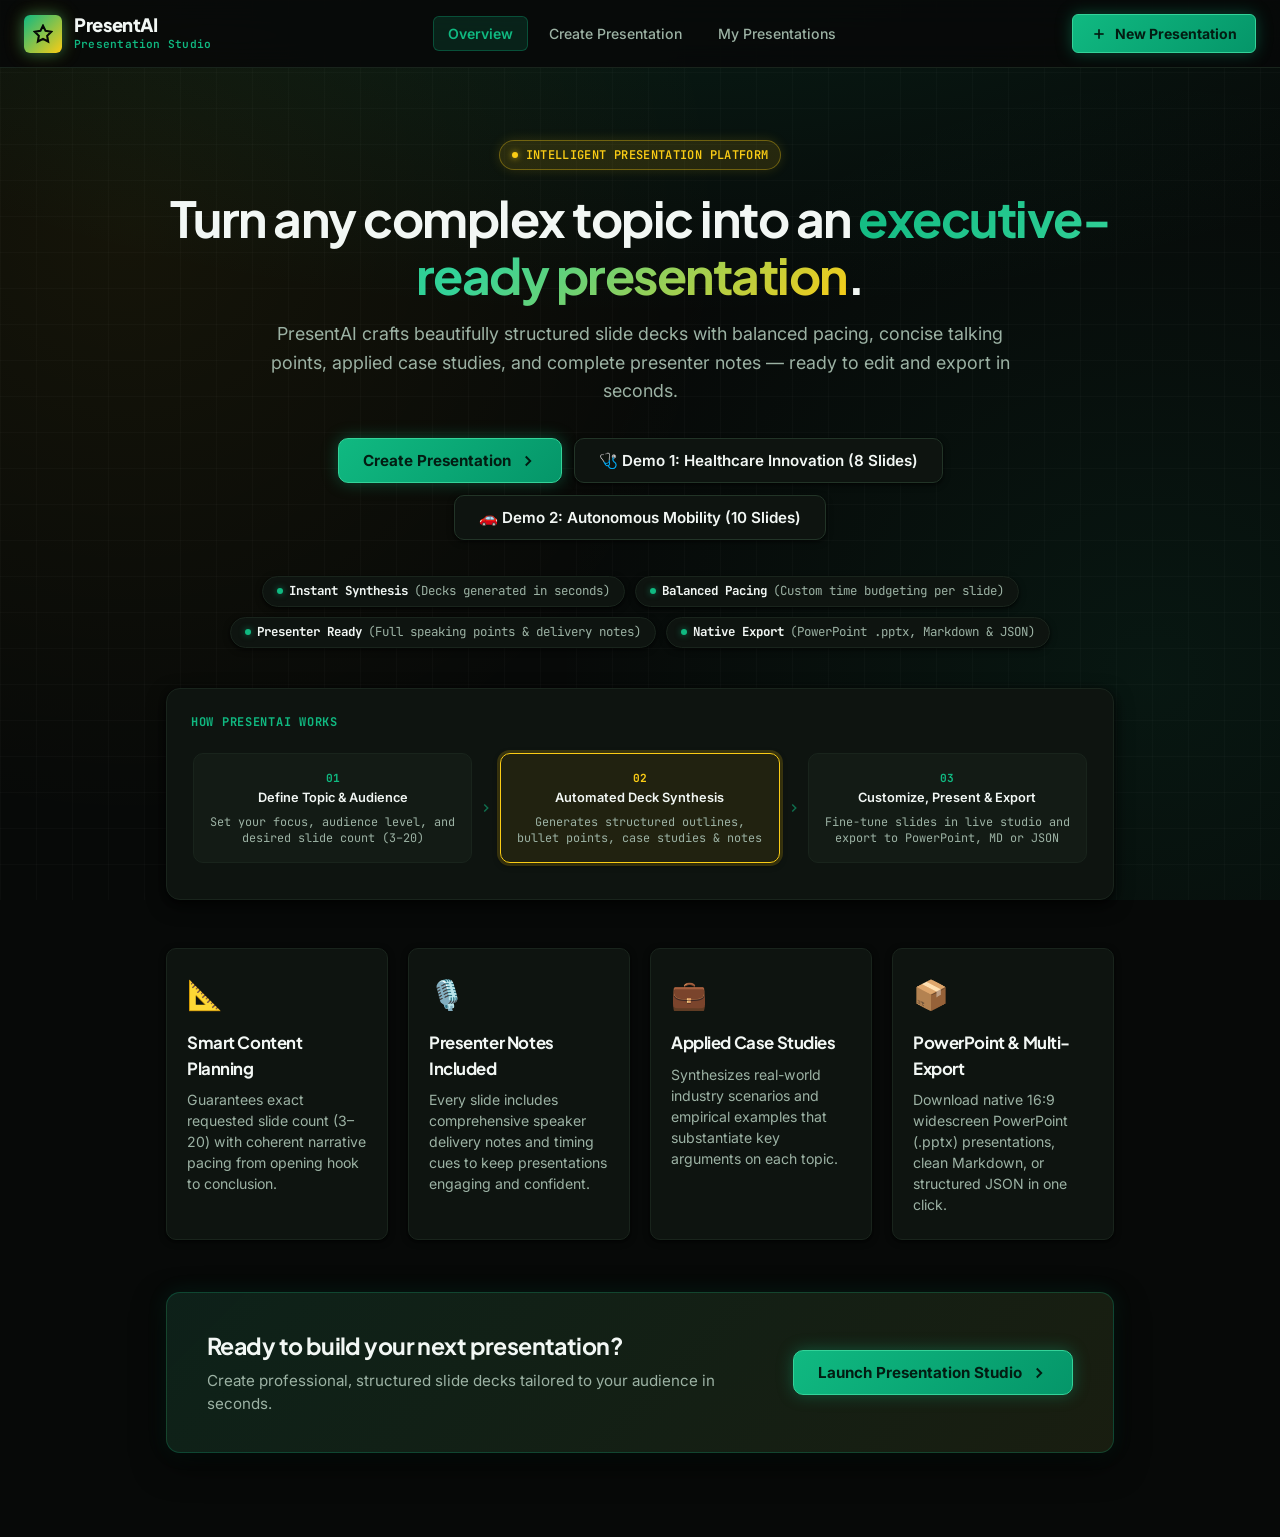
==== index.html @ 4815f757 "feat: 100% standalone frontend presentation generator with in-browser PPTX export" ====
<!DOCTYPE html>
<html lang="en">
<head>
  <meta charset="UTF-8">
  <meta name="viewport" content="width=device-width, initial-scale=1.0">
  <title>PresentAI | Intelligent Presentation Studio</title>
  <link rel="preconnect" href="https://fonts.googleapis.com">
  <link rel="preconnect" href="https://fonts.gstatic.com" crossorigin>
  <link href="https://fonts.googleapis.com/css2?family=Inter:wght@300;400;500;600;700&family=JetBrains+Mono:wght@400;500;600&family=Plus+Jakarta+Sans:wght@500;600;700;800&display=swap" rel="stylesheet">
  <link rel="icon" type="image/svg+xml" href="data:image/svg+xml,%3Csvg xmlns='http://www.w3.org/2000/svg' viewBox='0 0 24 24' fill='%2310b981'%3E%3Cpolygon points='12 2 15.09 8.26 22 9.27 17 14.14 18.18 21.02 12 17.77 5.82 21.02 7 14.14 2 9.27 8.91 8.26 12 2'/%3E%3C/svg%3E">
  <link rel="stylesheet" href="style.css">
</head>
<body>

  <!-- Top Navigation Bar -->
  <header class="navbar">
    <div class="nav-container">
      <div class="brand" onclick="navigateTo('landing')">
        <div class="brand-icon">
          <svg width="20" height="20" viewBox="0 0 24 24" fill="none" stroke="currentColor" stroke-width="2.5"><polygon points="12 2 15.09 8.26 22 9.27 17 14.14 18.18 21.02 12 17.77 5.82 21.02 7 14.14 2 9.27 8.91 8.26 12 2"></polygon></svg>
        </div>
        <div class="brand-text">
          <span class="brand-title">PresentAI</span>
          <span class="brand-sub">Presentation Studio</span>
        </div>
      </div>

      <nav class="nav-links">
        <button class="nav-btn active" id="nav-btn-landing" onclick="navigateTo('landing')">Overview</button>
        <button class="nav-btn" id="nav-btn-create" onclick="navigateTo('create')">Create Presentation</button>
        <button class="nav-btn" id="nav-btn-history" onclick="navigateTo('history')">My Presentations</button>
      </nav>

      <div class="nav-actions">
        <button class="btn btn-primary" onclick="navigateTo('create')">
          <svg width="16" height="16" viewBox="0 0 24 24" fill="none" stroke="currentColor" stroke-width="2.5"><line x1="12" y1="5" x2="12" y2="19"></line><line x1="5" y1="12" x2="19" y2="12"></line></svg>
          New Presentation
        </button>
      </div>
    </div>
  </header>

  <!-- Main Application Container -->
  <main class="main-content">

    <!-- ==================== SCREEN 1: LANDING PAGE ==================== -->
    <section id="screen-landing" class="screen-view active">
      <div class="hero-section">
        <div class="badge-pill">
          <span class="badge-dot"></span>
          INTELLIGENT PRESENTATION PLATFORM
        </div>
        <h1 class="hero-headline">
          Turn any complex topic into an <span class="gradient-text">executive-ready presentation</span>.
        </h1>
        <p class="hero-description">
          PresentAI crafts beautifully structured slide decks with balanced pacing, concise talking points, applied case studies, and complete presenter notes — ready to edit and export in seconds.
        </p>

        <div class="hero-actions">
          <button class="btn btn-primary btn-lg" onclick="navigateTo('create')">
            Create Presentation
            <svg width="18" height="18" viewBox="0 0 24 24" fill="none" stroke="currentColor" stroke-width="2.5"><polyline points="9 18 15 12 9 6"></polyline></svg>
          </button>
          <button class="btn btn-secondary btn-lg" onclick="loadDemoPresentation('healthcare')">
            🩺 Demo 1: Healthcare Innovation (8 Slides)
          </button>
          <button class="btn btn-secondary btn-lg" onclick="loadDemoPresentation('autonomous_driving')">
            🚗 Demo 2: Autonomous Mobility (10 Slides)
          </button>
        </div>

        <!-- Value Highlights Strip -->
        <div class="tech-badges-row">
          <div class="tech-badge">
            <span class="tech-badge-dot"></span>
            <strong>Instant Synthesis</strong> (Decks generated in seconds)
          </div>
          <div class="tech-badge">
            <span class="tech-badge-dot"></span>
            <strong>Balanced Pacing</strong> (Custom time budgeting per slide)
          </div>
          <div class="tech-badge">
            <span class="tech-badge-dot"></span>
            <strong>Presenter Ready</strong> (Full speaking points & delivery notes)
          </div>
          <div class="tech-badge">
            <span class="tech-badge-dot"></span>
            <strong>Native Export</strong> (PowerPoint .pptx, Markdown & JSON)
          </div>
        </div>

        <!-- How PresentAI Works Workflow Card -->
        <div class="pipeline-card">
          <div class="pipeline-title">HOW PRESENTAI WORKS</div>
          <div class="pipeline-flow product-flow">
            <div class="flow-step">
              <div class="step-num">01</div>
              <div class="step-name">Define Topic & Audience</div>
              <div class="step-sub">Set your focus, audience level, and desired slide count (3–20)</div>
            </div>
            <div class="flow-arrow" aria-hidden="true">
              <svg width="14" height="14" viewBox="0 0 24 24" fill="none" stroke="currentColor" stroke-width="2.5"><polyline points="9 18 15 12 9 6"></polyline></svg>
            </div>
            <div class="flow-step highlight">
              <div class="step-num">02</div>
              <div class="step-name">Automated Deck Synthesis</div>
              <div class="step-sub">Generates structured outlines, bullet points, case studies & notes</div>
            </div>
            <div class="flow-arrow" aria-hidden="true">
              <svg width="14" height="14" viewBox="0 0 24 24" fill="none" stroke="currentColor" stroke-width="2.5"><polyline points="9 18 15 12 9 6"></polyline></svg>
            </div>
            <div class="flow-step">
              <div class="step-num">03</div>
              <div class="step-name">Customize, Present & Export</div>
              <div class="step-sub">Fine-tune slides in live studio and export to PowerPoint, MD or JSON</div>
            </div>
          </div>
        </div>

        <!-- Feature Cards Grid -->
        <div class="features-grid">
          <div class="feature-card">
            <div class="feature-icon">📐</div>
            <h3>Smart Content Planning</h3>
            <p>Guarantees exact requested slide count (3–20) with coherent narrative pacing from opening hook to conclusion.</p>
          </div>
          <div class="feature-card">
            <div class="feature-icon">🎙️</div>
            <h3>Presenter Notes Included</h3>
            <p>Every slide includes comprehensive speaker delivery notes and timing cues to keep presentations engaging and confident.</p>
          </div>
          <div class="feature-card">
            <div class="feature-icon">💼</div>
            <h3>Applied Case Studies</h3>
            <p>Synthesizes real-world industry scenarios and empirical examples that substantiate key arguments on each topic.</p>
          </div>
          <div class="feature-card">
            <div class="feature-icon">📦</div>
            <h3>PowerPoint & Multi-Export</h3>
            <p>Download native 16:9 widescreen PowerPoint (.pptx) presentations, clean Markdown, or structured JSON in one click.</p>
          </div>
        </div>

        <!-- Bottom Call to Action Banner -->
        <div class="cta-banner-card">
          <div class="cta-banner-content">
            <h3>Ready to build your next presentation?</h3>
            <p>Create professional, structured slide decks tailored to your audience in seconds.</p>
          </div>
          <button class="btn btn-primary btn-lg" onclick="navigateTo('create')">
            Launch Presentation Studio
            <svg width="18" height="18" viewBox="0 0 24 24" fill="none" stroke="currentColor" stroke-width="2.5"><polyline points="9 18 15 12 9 6"></polyline></svg>
          </button>
        </div>
      </div>
    </section>

    <!-- ==================== SCREEN 2: CREATE PRESENTATION ==================== -->
    <section id="screen-create" class="screen-view">
      <div class="create-layout">
        <!-- LEFT: Presentation Studio Form -->
        <div class="panel">
          <div class="panel-header">
            <h2 class="panel-title">Create Presentation</h2>
            <p class="panel-desc">Define your presentation topic, target audience, and duration parameters.</p>
          </div>

          <!-- Featured Presets Toolbar -->
          <div class="presets-section">
            <div class="presets-label">QUICK START TEMPLATES:</div>
            <div class="presets-btn-group">
              <button type="button" class="preset-btn active" id="preset-btn-healthcare" onclick="applyPreset('healthcare')">
                🩺 Healthcare Innovation (8 Slides)
              </button>
              <button type="button" class="preset-btn" id="preset-btn-autodrive" onclick="applyPreset('autonomous_driving')">
                🚗 Autonomous Mobility (10 Slides)
              </button>
              <button type="button" class="preset-btn" id="preset-btn-energy" onclick="applyPreset('clean_energy')">
                ⚡ Clean Energy Transition (6 Slides)
              </button>
              <button type="button" class="preset-btn" id="preset-btn-cloud" onclick="applyPreset('enterprise_saas')">
                ☁️ Enterprise Cloud Strategy (8 Slides)
              </button>
            </div>
          </div>

          <form id="presentation-form" onsubmit="handleGenerate(event)">
            <!-- Topic Input -->
            <div class="form-group">
              <label for="input-topic">Presentation Topic <span class="required">*</span></label>
              <input type="text" id="input-topic" class="form-control" placeholder="e.g. Artificial Intelligence in Healthcare" required value="Artificial Intelligence in Healthcare" oninput="updateLivePreview()">
            </div>

            <!-- Objective Input -->
            <div class="form-group">
              <label for="input-objective">Presentation Objective <span class="required">*</span></label>
              <textarea id="input-objective" class="form-control" rows="2" placeholder="What should your audience understand?" required oninput="updateLivePreview()">Explain how AI is transforming healthcare diagnosis and patient care</textarea>
            </div>

            <!-- Two Column Controls -->
            <div class="form-row">
              <div class="form-group col-half">
                <label for="select-audience">Target Audience</label>
                <select id="select-audience" class="form-control" onchange="updateLivePreview()">
                  <option value="Corporate Executives">Corporate Executives</option>
                  <option value="Industry Professionals" selected>Industry Professionals</option>
                  <option value="College Students">College Students</option>
                  <option value="Technical Teams">Technical Teams</option>
                  <option value="General Audience">General Audience</option>
                </select>
              </div>

              <div class="form-group col-half">
                <label for="select-type">Presentation Format</label>
                <select id="select-type" class="form-control" onchange="updateLivePreview()">
                  <option value="Executive Briefing" selected>Executive Briefing</option>
                  <option value="Product Pitch">Product Pitch</option>
                  <option value="Technical Seminar">Technical Seminar</option>
                  <option value="Workshop">Workshop</option>
                  <option value="Case Study">Case Study</option>
                  <option value="Corporate Briefing">Corporate Briefing</option>
                </select>
              </div>
            </div>

            <!-- Content Depth Segmented Radio -->
            <div class="form-group">
              <label>Content Depth</label>
              <div class="segmented-control">
                <input type="radio" id="diff-beginner" name="difficulty" value="Beginner" onchange="updateLivePreview()">
                <label for="diff-beginner">Overview</label>

                <input type="radio" id="diff-intermediate" name="difficulty" value="Intermediate" checked onchange="updateLivePreview()">
                <label for="diff-intermediate">Intermediate</label>

                <input type="radio" id="diff-advanced" name="difficulty" value="Advanced" onchange="updateLivePreview()">
                <label for="diff-advanced">In-Depth</label>
              </div>
            </div>

            <!-- Sliders: Slides and Duration -->
            <div class="form-row sliders-row">
              <div class="form-group col-half">
                <div class="slider-header">
                  <label for="range-slides">Slide Count (3–20)</label>
                  <span class="range-badge" id="val-slides">8 slides</span>
                </div>
                <input type="range" id="range-slides" min="3" max="20" value="8" class="range-slider" oninput="document.getElementById('val-slides').innerText = this.value + ' slides'; updateLivePreview()">
              </div>

              <div class="form-group col-half">
                <div class="slider-header">
                  <label for="range-duration">Target Duration (3–60 min)</label>
                  <span class="range-badge" id="val-duration">12 mins</span>
                </div>
                <input type="range" id="range-duration" min="3" max="60" value="12" class="range-slider" oninput="document.getElementById('val-duration').innerText = this.value + ' mins'; updateLivePreview()">
              </div>
            </div>

            <!-- Error Banner -->
            <div id="form-error-banner" class="alert-box alert-error" style="display: none;"></div>

            <!-- Submit Button -->
            <div class="form-actions">
              <button type="submit" class="btn btn-primary btn-block btn-lg" id="btn-generate">
                <svg width="18" height="18" viewBox="0 0 24 24" fill="none" stroke="currentColor" stroke-width="2.5"><polygon points="13 2 3 14 12 14 11 22 21 10 12 10 13 2"></polygon></svg>
                Generate Presentation
              </button>
            </div>
          </form>
        </div>

        <!-- RIGHT: Live Summary & Deck Specifications Panel -->
        <div class="panel preview-panel">
          <div class="panel-header">
            <h3 class="panel-title">Deck Specifications</h3>
            <p class="panel-desc">Real-time presentation preview and export specifications.</p>
          </div>

          <div class="preview-box">
            <div class="preview-meta">
              <div class="preview-badge" id="preview-domain-tag">Healthcare / Innovation</div>
              <h3 id="preview-topic-title" class="preview-title">Artificial Intelligence in Healthcare</h3>
              <p id="preview-objective-text" class="preview-desc">Explain how AI is transforming healthcare diagnosis and patient care</p>
            </div>

            <div class="preview-stats-grid">
              <div class="pstat-item">
                <div class="pstat-label">SLIDES</div>
                <div class="pstat-value" id="preview-stat-slides">8</div>
              </div>
              <div class="pstat-item">
                <div class="pstat-label">DURATION</div>
                <div class="pstat-value" id="preview-stat-duration">12 min</div>
              </div>
              <div class="pstat-item">
                <div class="pstat-label">PACE</div>
                <div class="pstat-value" id="preview-stat-pace">1.5 m/slide</div>
              </div>
              <div class="pstat-item">
                <div class="pstat-label">AUDIENCE</div>
                <div class="pstat-value" id="preview-stat-audience">Professionals</div>
              </div>
            </div>

            <div class="system-specs-card">
              <div class="specs-title">PRESENTATION DELIVERABLES</div>
              <div class="spec-row">
                <span>Aspect Ratio:</span>
                <strong>16:9 Widescreen</strong>
              </div>
              <div class="spec-row">
                <span>Delivery Pace:</span>
                <strong>~1.5 min / slide</strong>
              </div>
              <div class="spec-row">
                <span>Slide Content:</span>
                <strong>Titles, 3–5 Bullets, Case Studies</strong>
              </div>
              <div class="spec-row">
                <span>Speaker Support:</span>
                <strong>Contextual Presenter Notes</strong>
              </div>
              <div class="spec-row">
                <span>Export Options:</span>
                <strong>PowerPoint (.pptx), Markdown, JSON</strong>
              </div>
              <div class="spec-row">
                <span>Engine Status:</span>
                <strong id="device-indicator">Ready & Accelerated</strong>
              </div>
            </div>
          </div>
        </div>
      </div>
    </section>

    <!-- ==================== SCREEN 3: GENERATION STATE ==================== -->
    <section id="screen-generating" class="screen-view">
      <div class="generating-container">
        <div class="generating-card">
          <div class="generating-header">
            <div class="spinner-ring"></div>
            <h2>Building your presentation...</h2>
            <p>Structuring slide outlines, executive talking points, and presenter notes.</p>
          </div>

          <!-- Dynamic Status -->
          <div class="dynamic-status-pill">
            <span class="status-pulse"></span>
            <span id="gen-status-text">Generating slide outlines & talking points...</span>
          </div>

          <!-- Progress Stepper -->
          <div class="stepper-list">
            <div class="step-item completed" id="step-1">
              <div class="step-icon">✓</div>
              <div class="step-content">
                <div class="step-label">Specifications validated</div>
                <div class="step-details">Slide count, pacing, and audience profile confirmed</div>
              </div>
            </div>
            <div class="step-item completed" id="step-2">
              <div class="step-icon">✓</div>
              <div class="step-content">
                <div class="step-label">Narrative structuring</div>
                <div class="step-details">Organizing logical presentation flow & section pacing</div>
              </div>
            </div>
            <div class="step-item completed" id="step-3">
              <div class="step-icon">✓</div>
              <div class="step-content">
                <div class="step-label">Topic scoping</div>
                <div class="step-details">Focusing core takeaways and executive themes</div>
              </div>
            </div>
            <div class="step-item completed" id="step-4">
              <div class="step-icon">✓</div>
              <div class="step-content">
                <div class="step-label">Message formulation</div>
                <div class="step-details">Drafting high-impact arguments and slide headlines</div>
              </div>
            </div>
            <div class="step-item active" id="step-5">
              <div class="step-icon">●</div>
              <div class="step-content">
                <div class="step-label">Slide progression planning</div>
                <div class="step-details">Allocating duration budgets across each section</div>
              </div>
            </div>
            <div class="step-item pending" id="step-6">
              <div class="step-icon">○</div>
              <div class="step-content">
                <div class="step-label">Slide synthesis</div>
                <div class="step-details">Generating concise bullets, takeaways & case studies</div>
              </div>
            </div>
            <div class="step-item pending" id="step-7">
              <div class="step-icon">○</div>
              <div class="step-content">
                <div class="step-label">Content refinement</div>
                <div class="step-details">Polishing speaker notes and eliminating repetition</div>
              </div>
            </div>
            <div class="step-item pending" id="step-8">
              <div class="step-icon">○</div>
              <div class="step-content">
                <div class="step-label">Deck ready</div>
                <div class="step-details">Formatting presentation for PowerPoint & multi-format export</div>
              </div>
            </div>
          </div>
        </div>
      </div>
    </section>

    <!-- ==================== SCREEN 4: RESULTS & SLIDE CARDS ==================== -->
    <section id="screen-result" class="screen-view">
      <div class="result-container">
        <!-- Result Header -->
        <div class="result-header">
          <div>
            <span class="badge-pill" id="result-domain-badge">Healthcare</span>
            <h1 class="result-title" id="result-topic-title">Artificial Intelligence in Healthcare</h1>
            <p class="result-subtitle" id="result-objective-sub">Explain how AI is transforming healthcare diagnosis and patient care</p>
          </div>

          <div class="result-top-actions">
            <button class="btn btn-secondary" onclick="openSlideStudio()">
              <svg width="16" height="16" viewBox="0 0 24 24" fill="none" stroke="currentColor" stroke-width="2.5"><rect x="2" y="3" width="20" height="14" rx="2" ry="2"></rect><line x1="8" y1="21" x2="16" y2="21"></line><line x1="12" y1="17" x2="12" y2="21"></line></svg>
              Open Slide Studio
            </button>
            <button class="btn btn-primary" onclick="openExportModal()">
              <svg width="16" height="16" viewBox="0 0 24 24" fill="none" stroke="currentColor" stroke-width="2.5"><path d="M21 15v4a2 2 0 0 1-2 2H5a2 2 0 0 1-2-2v-4"></path><polyline points="7 10 12 15 17 10"></polyline><line x1="12" y1="15" x2="12" y2="3"></line></svg>
              Export Deck
            </button>
            <button class="btn btn-secondary" onclick="navigateTo('create')">
              + New Presentation
            </button>
          </div>
        </div>

        <!-- Metric Ribbon -->
        <div class="stats-ribbon">
          <div class="ribbon-card">
            <div class="ribbon-label">TOTAL SLIDES</div>
            <div class="ribbon-val" id="ribbon-slides-count">8</div>
          </div>
          <div class="ribbon-card">
            <div class="ribbon-label">TOTAL DURATION</div>
            <div class="ribbon-val" id="ribbon-duration">12 min</div>
          </div>
          <div class="ribbon-card">
            <div class="ribbon-label">AVERAGE PACE</div>
            <div class="ribbon-val" id="ribbon-pace">1.5 m/slide</div>
          </div>
          <div class="ribbon-card">
            <div class="ribbon-label">AUDIENCE</div>
            <div class="ribbon-val" id="ribbon-audience">Professionals</div>
          </div>
          <div class="ribbon-card">
            <div class="ribbon-label">CASE STUDIES</div>
            <div class="ribbon-val accent" id="ribbon-cases">8 Included</div>
          </div>
          <div class="ribbon-card">
            <div class="ribbon-label">SPEAKER NOTES</div>
            <div class="ribbon-val success" id="ribbon-notes">Complete</div>
          </div>
        </div>

        <!-- Expandable Slide Outline Cards List -->
        <div class="slides-list" id="slides-cards-container">
          <!-- Dynamically Populated by app.js -->
        </div>
      </div>
    </section>

    <!-- ==================== SCREEN 5: SLIDE DETAIL & CANVAS STUDIO ==================== -->
    <section id="screen-detail" class="screen-view">
      <div class="detail-container">
        <div class="detail-topbar">
          <button class="btn btn-secondary" onclick="navigateTo('result')">
            <svg width="16" height="16" viewBox="0 0 24 24" fill="none" stroke="currentColor" stroke-width="2.5"><polyline points="15 18 9 12 15 6"></polyline></svg>
            Back to Deck Overview
          </button>
          <div class="detail-counter" id="detail-slide-counter">Slide 1 of 8</div>
          <button class="btn btn-primary" onclick="openExportModal()">
            Export Presentation
          </button>
        </div>

        <div class="detail-split-layout">
          <!-- LEFT: Thumbnail Filmstrip Navigator -->
          <div class="detail-nav-pane">
            <div class="nav-pane-title">SLIDES OUTLINE</div>
            <div class="detail-nav-list" id="detail-nav-thumbnails">
              <!-- Dynamically populated by app.js -->
            </div>
          </div>

          <!-- RIGHT: Slide Canvas Preview (16:9 Presentation Stage) -->
          <div class="detail-preview-pane">
            <div class="slide-canvas" id="active-slide-canvas">
              <div class="canvas-header">
                <span class="canvas-badge" id="canvas-slide-num">SLIDE 01</span>
                <span class="canvas-time" id="canvas-slide-time">⏱️ ~1.5 min</span>
              </div>
              <h2 class="canvas-title" id="canvas-slide-title">Introduction to Healthcare AI</h2>
              <p class="canvas-purpose" id="canvas-slide-purpose">Establish the core themes and technological impact</p>

              <div class="canvas-body">
                <div class="canvas-col-title">KEY TAKEAWAYS & BULLET POINTS</div>
                <ul class="canvas-bullets-list" id="canvas-bullet-points">
                  <li>Transforming clinical diagnostics with deep pattern recognition</li>
                  <li>Reducing administrative workload and optimizing hospital triage workflows</li>
                  <li>Enabling precision genomics and predictive risk assessment models</li>
                </ul>

                <div class="canvas-case-study-box">
                  <div class="case-tag">APPLIED CASE STUDY</div>
                  <p id="canvas-case-study">Leading oncology hospitals deploying computer vision algorithms achieved a 24% reduction in false-positive radiograph evaluations.</p>
                </div>
              </div>

              <div class="canvas-notes-bar">
                <strong>Speaker Notes:</strong>
                <p id="canvas-speaker-notes">Explain the significance of healthcare AI and introduce the major themes covered throughout the presentation.</p>
              </div>
            </div>

            <!-- Slide Navigation Controls -->
            <div class="canvas-controls">
              <button class="btn btn-secondary" id="btn-prev-slide" onclick="navigateSlide(-1)">
                <svg width="16" height="16" viewBox="0 0 24 24" fill="none" stroke="currentColor" stroke-width="2.5"><polyline points="15 18 9 12 15 6"></polyline></svg>
                Previous
              </button>

              <div class="canvas-action-group">
                <button class="btn btn-secondary" onclick="toggleEditCurrentSlide()" id="btn-edit-slide">
                  <svg width="16" height="16" viewBox="0 0 24 24" fill="none" stroke="currentColor" stroke-width="2.5"><path d="M11 4H4a2 2 0 0 0-2 2v14a2 2 0 0 0 2 2h14a2 2 0 0 0 2-2v-7"></path><path d="M18.5 2.5a2.121 2.121 0 0 1 3 3L12 15l-4 1 1-4 9.5-9.5z"></path></svg>
                  Edit Content
                </button>
                <button class="btn btn-secondary" onclick="handleRegenerateSingleSlide(event)" id="btn-regen-slide">
                  <svg width="16" height="16" viewBox="0 0 24 24" fill="none" stroke="currentColor" stroke-width="2.5"><path d="M23 4v6h-6M1 20v-6h6"></path><path d="M3.51 9a9 9 0 0 1 14.85-3.36L23 10M1 14l4.64 4.36A9 9 0 0 0 20.49 15"></path></svg>
                  Regenerate Slide
                </button>
              </div>

              <button class="btn btn-primary" id="btn-next-slide" onclick="navigateSlide(1)">
                Next
                <svg width="16" height="16" viewBox="0 0 24 24" fill="none" stroke="currentColor" stroke-width="2.5"><polyline points="9 18 15 12 9 6"></polyline></svg>
              </button>
            </div>
          </div>
        </div>
      </div>
    </section>

    <!-- ==================== SCREEN 6: MY PRESENTATIONS (HISTORY) ==================== -->
    <section id="screen-history" class="screen-view">
      <div class="history-container">
        <div class="history-header">
          <div>
            <h1 class="page-title">My Presentations</h1>
            <p class="page-subtitle">Access previously generated presentation decks and export archives.</p>
          </div>
          <button class="btn btn-primary" onclick="navigateTo('create')">+ New Presentation</button>
        </div>

        <div class="history-filter-bar">
          <div class="search-input-wrap">
            <svg width="16" height="16" viewBox="0 0 24 24" fill="none" stroke="currentColor" stroke-width="2.5"><circle cx="11" cy="11" r="8"></circle><line x1="21" y1="21" x2="16.65" y2="16.65"></line></svg>
            <input type="text" id="history-search-input" placeholder="Search presentations..." oninput="renderHistoryCards()">
          </div>

          <div class="filter-pills">
            <button class="filter-pill active" onclick="setHistoryFilter('all')">All Decks</button>
            <button class="filter-pill" onclick="setHistoryFilter('Healthcare')">Healthcare</button>
            <button class="filter-pill" onclick="setHistoryFilter('Technology')">Technology</button>
            <button class="filter-pill" onclick="setHistoryFilter('Finance')">Finance</button>
          </div>
        </div>

        <div class="history-grid" id="history-cards-container">
          <!-- Dynamically populated by app.js -->
        </div>
      </div>
    </section>

  </main>

  <!-- ==================== EXPORT MODAL DIALOG ==================== -->
  <div class="modal-backdrop" id="export-modal">
    <div class="modal-card">
      <div class="modal-header">
        <div>
          <h3 class="modal-title">Export Presentation</h3>
          <p class="modal-desc">Choose your preferred export format for the active slide deck.</p>
        </div>
        <button class="modal-close-btn" onclick="closeExportModal()">&times;</button>
      </div>

      <div class="export-cards-grid">
        <!-- PPTX -->
        <div class="export-card">
          <div class="export-badge">POWERPOINT</div>
          <div class="export-format-code">PPTX</div>
          <p class="export-card-desc">Native 16:9 widescreen presentation deck with formatted slide layouts and presenter speaker notes.</p>
          <button class="btn btn-primary" onclick="downloadExport('pptx')">Download .pptx</button>
        </div>

        <!-- Markdown -->
        <div class="export-card">
          <div class="export-badge">DOCUMENT</div>
          <div class="export-format-code">MD</div>
          <p class="export-card-desc">Clean, human-readable outline with hierarchical headers, takeaways, case studies, and notes.</p>
          <button class="btn btn-secondary" onclick="downloadExport('markdown')">Download .md</button>
        </div>

        <!-- JSON -->
        <div class="export-card">
          <div class="export-badge">DATA SCHEMA</div>
          <div class="export-format-code">JSON</div>
          <p class="export-card-desc">Structured presentation payload containing all slide fields, duration budgets, and metadata.</p>
          <button class="btn btn-secondary" onclick="downloadExport('json')">Download .json</button>
        </div>
      </div>

      <div class="modal-footer-note">
        <svg width="14" height="14" viewBox="0 0 24 24" fill="none" stroke="currentColor" stroke-width="2"><circle cx="12" cy="12" r="10"></circle><line x1="12" y1="16" x2="12" y2="12"></line><line x1="12" y1="8" x2="12.01" y2="8"></line></svg>
        <span>All exports include complete slide titles, bullet points, case studies, and speaker notes.</span>
      </div>
    </div>
  </div>

  <script src="assets/pptxgen.bundle.js" onerror="this.onerror=null;this.src='https://unpkg.com/pptxgenjs@3.12.0/dist/pptxgen.bundle.js';"></script>
  <script src="app.js"></script>
</body>
</html>
---- style.css ----
/* ==========================================================================
   PRESENTAI DESIGN SYSTEM (Powered by Google Stitch & Deep Learning Engine)
   Theme: Obsidian Cyber Studio (Black Canvas • Electric Emerald • Solar Gold)
   High-Contrast Technical Minimalism • Deep Neural Luminescence
   ========================================================================== */

@import url('https://fonts.googleapis.com/css2?family=Inter:wght@300;400;500;600;700&family=JetBrains+Mono:wght@400;500;600;700&family=Plus+Jakarta+Sans:wght@500;600;700;800&display=swap');

:root {
  /* Typography Tokens */
  --font-display: 'Plus Jakarta Sans', -apple-system, BlinkMacSystemFont, sans-serif;
  --font-sans: 'Inter', -apple-system, BlinkMacSystemFont, sans-serif;
  --font-mono: 'JetBrains Mono', SFMono-Regular, Menlo, Monaco, Consolas, monospace;

  /* Strict Green & Yellow Palette (No AI Slop Purple/Indigo/Cyan) */
  --color-primary: #10b981;             /* Electric Emerald Green */
  --color-primary-hover: #059669;       /* Deep Emerald Hover */
  --color-primary-active: #047857;      /* Dark Pine Active */
  --color-secondary: #facc15;           /* Solar Golden Yellow */
  --color-secondary-hover: #eab308;     /* Amber Gold Hover */
  --color-accent-yellow: #fde047;       /* Bright Radiant Yellow */
  --color-accent-amber: #f59e0b;        /* Warm Amber Gold */
  --color-tertiary: #34d399;            /* Bright Mint Emerald */
  --color-neutral-dark: #050806;        /* Absolute Carbon Obsidian */

  /* Pure Obsidian Canvas & Carbon Tiles */
  --bg-canvas: #070908;                 /* Deep Obsidian Black Base */
  --bg-surface: #0e1410;                /* Sleek Dark Carbon Surface */
  --bg-subtle: #131b15;                 /* Elevated Obsidian Surface */
  --bg-card-hover: #18231c;             /* Hover Highlight Surface */
  --bg-chip: rgba(16, 185, 129, 0.14);  /* Glowing Emerald Chip */
  --bg-chip-yellow: rgba(250, 204, 21, 0.12); /* Radiant Solar Yellow Chip */

  /* Technical High-Contrast Borders */
  --border-light: #19241c;              /* Deep Carbon Border */
  --border-medium: #223427;             /* Defined Structural Border */
  --border-focus: #10b981;              /* Electric Emerald Focus */
  --border-yellow: #facc15;             /* Golden Yellow Accent Border */
  --border-glow: rgba(16, 185, 129, 0.35);

  /* High-Contrast Luminous Typography */
  --text-primary: #f2f7f4;              /* Pure Crisp White-Mint */
  --text-secondary: #9cb2a4;            /* Refined Herbal Sage Silver */
  --text-muted: #647b6e;                /* Dim Atmospheric Sage */
  --text-inverse: #050806;              /* Dark Obsidian Text for Bright Buttons */
  --text-brand: #34d399;                /* Radiant Luminous Emerald */
  --text-gold: #facc15;                 /* Radiant Solar Gold Yellow */

  /* Status Colors */
  --status-success: #10b981;
  --status-success-bg: rgba(16, 185, 129, 0.14);
  --status-success-border: rgba(16, 185, 129, 0.35);
  --status-success-text: #34d399;

  --status-warning: #facc15;
  --status-warning-bg: rgba(250, 204, 21, 0.12);
  --status-warning-border: rgba(250, 204, 21, 0.35);
  --status-warning-text: #fde047;

  /* Tactile Luminescence Tokens */
  --shadow-level-1: 0 2px 6px rgba(0, 0, 0, 0.5), 0 1px 2px rgba(0, 0, 0, 0.4);
  --shadow-level-2: 0 6px 18px rgba(0, 0, 0, 0.65), 0 2px 6px rgba(0, 0, 0, 0.5);
  --shadow-level-3: 0 18px 40px rgba(0, 0, 0, 0.85), 0 4px 12px rgba(0, 0, 0, 0.6);

  --glow-neural: 0 0 0 3px rgba(16, 185, 129, 0.25), 0 0 18px rgba(16, 185, 129, 0.22);
  --glow-yellow: 0 0 0 3px rgba(250, 204, 21, 0.25), 0 0 18px rgba(250, 204, 21, 0.22);
  --glow-button: 0 0 20px rgba(16, 185, 129, 0.45);

  --radius-sm: 6px;
  --radius-md: 10px;
  --radius-lg: 14px;
  --radius-xl: 18px;
  --radius-full: 9999px;

  --transition-fast: 0.15s cubic-bezier(0.4, 0, 0.2, 1);
  --transition-normal: 0.25s cubic-bezier(0.4, 0, 0.2, 1);
}

/* Reset & Global */
* {
  box-sizing: border-box;
  margin: 0;
  padding: 0;
}

body {
  font-family: var(--font-sans);
  background-color: var(--bg-canvas);
  background-image:
    radial-gradient(ellipse 80% 50% at 50% -15%, rgba(16, 185, 129, 0.14), transparent),
    radial-gradient(circle at 10% 25%, rgba(250, 204, 21, 0.06) 0%, transparent 45%),
    radial-gradient(circle at 90% 75%, rgba(16, 185, 129, 0.08) 0%, transparent 45%),
    linear-gradient(rgba(255, 255, 255, 0.018) 1px, transparent 1px),
    linear-gradient(90deg, rgba(255, 255, 255, 0.018) 1px, transparent 1px);
  background-size: 100% 100%, 100% 100%, 100% 100%, 36px 36px, 36px 36px;
  background-attachment: fixed;
  color: var(--text-primary);
  line-height: 1.5;
  -webkit-font-smoothing: antialiased;
  min-height: 100vh;
  display: flex;
  flex-direction: column;
}

h1, h2, h3, h4, h5, h6 {
  font-family: var(--font-display);
  color: var(--text-primary);
  font-weight: 700;
  letter-spacing: -0.025em;
}

/* Navbar */
.navbar {
  position: sticky;
  top: 0;
  z-index: 100;
  background: rgba(7, 9, 8, 0.88);
  backdrop-filter: blur(16px);
  -webkit-backdrop-filter: blur(16px);
  border-bottom: 1px solid var(--border-light);
  height: 68px;
}

.nav-container {
  max-width: 1280px;
  margin: 0 auto;
  padding: 0 24px;
  height: 100%;
  display: flex;
  align-items: center;
  justify-content: space-between;
}

.brand {
  display: flex;
  align-items: center;
  gap: 12px;
  cursor: pointer;
  user-select: none;
}

.brand-icon {
  width: 38px;
  height: 38px;
  background: linear-gradient(135deg, var(--color-primary) 0%, var(--color-secondary) 100%);
  color: #050806;
  border-radius: var(--radius-sm);
  display: flex;
  align-items: center;
  justify-content: center;
  box-shadow: 0 0 14px rgba(16, 185, 129, 0.4), 0 0 20px rgba(250, 204, 21, 0.25);
  flex-shrink: 0;
  transition: all var(--transition-fast);
}

.brand:hover .brand-icon {
  transform: scale(1.05);
  box-shadow: 0 0 18px rgba(16, 185, 129, 0.6), 0 0 24px rgba(250, 204, 21, 0.4);
}

.brand-text {
  display: flex;
  flex-direction: column;
}

.brand-title {
  font-family: var(--font-display);
  font-weight: 800;
  font-size: 1.15rem;
  color: var(--text-primary);
  letter-spacing: -0.02em;
  line-height: 1.2;
}

.brand-sub {
  font-family: var(--font-mono);
  font-size: 0.7rem;
  font-weight: 600;
  color: var(--color-primary);
  letter-spacing: 0.02em;
}

.nav-links {
  display: flex;
  align-items: center;
  gap: 6px;
}

.nav-btn {
  background: transparent;
  border: none;
  font-family: var(--font-sans);
  font-size: 0.88rem;
  font-weight: 500;
  color: var(--text-secondary);
  padding: 8px 14px;
  border-radius: var(--radius-sm);
  cursor: pointer;
  transition: all var(--transition-fast);
  border: 1px solid transparent;
}

.nav-btn:hover {
  color: var(--color-primary);
  background: var(--bg-chip);
}

.nav-btn.active {
  color: var(--color-primary);
  background: var(--bg-chip);
  border: 1px solid rgba(16, 185, 129, 0.3);
  font-weight: 600;
}

.nav-actions {
  display: flex;
  align-items: center;
  gap: 12px;
}

/* Button Component Tokens */
.btn {
  display: inline-flex;
  align-items: center;
  justify-content: center;
  gap: 8px;
  font-family: var(--font-sans);
  font-size: 0.875rem;
  font-weight: 600;
  padding: 10px 18px;
  border-radius: var(--radius-sm);
  cursor: pointer;
  transition: all var(--transition-fast);
  border: 1px solid transparent;
  text-decoration: none;
  white-space: nowrap;
}

.btn-primary {
  background: linear-gradient(135deg, #10b981 0%, #059669 100%);
  color: #031c12;
  font-weight: 700;
  border: 1px solid #34d399;
  box-shadow: 0 0 16px rgba(16, 185, 129, 0.35);
}

.btn-primary:hover {
  background: linear-gradient(135deg, #34d399 0%, #10b981 100%);
  color: #02140d;
  box-shadow: var(--glow-button);
  transform: translateY(-1px);
}

.btn-primary:active {
  background: #047857;
  transform: translateY(0);
}

.btn-secondary {
  background: var(--bg-surface);
  color: var(--text-primary);
  border-color: var(--border-medium);
  box-shadow: var(--shadow-level-1);
}

.btn-secondary:hover {
  background: var(--bg-subtle);
  border-color: var(--color-secondary);
  color: var(--color-secondary);
  box-shadow: 0 0 14px rgba(250, 204, 21, 0.18);
  transform: translateY(-1px);
}

.btn-lg {
  padding: 12px 24px;
  font-size: 0.95rem;
  border-radius: var(--radius-md);
}

.btn-sm {
  padding: 6px 12px;
  font-size: 0.8rem;
}

.btn-block {
  width: 100%;
}

/* Badge & Chips Tokens */
.badge-pill {
  display: inline-flex;
  align-items: center;
  gap: 8px;
  background: var(--bg-chip-yellow);
  color: var(--text-gold);
  font-family: var(--font-mono);
  font-size: 0.75rem;
  font-weight: 600;
  padding: 5px 12px;
  border-radius: var(--radius-full);
  letter-spacing: 0.03em;
  border: 1px solid rgba(250, 204, 21, 0.35);
  box-shadow: 0 0 12px rgba(250, 204, 21, 0.15);
}

.badge-dot {
  width: 6px;
  height: 6px;
  border-radius: 50%;
  background: var(--color-secondary);
  box-shadow: 0 0 6px rgba(250, 204, 21, 0.8);
}

.tech-badges-row {
  display: flex;
  flex-wrap: wrap;
  align-items: center;
  justify-content: center;
  gap: 10px;
  margin-bottom: 40px;
}

.tech-badge {
  display: inline-flex;
  align-items: center;
  gap: 6px;
  background: var(--bg-surface);
  border: 1px solid var(--border-light);
  padding: 5px 14px;
  border-radius: var(--radius-full);
  font-family: var(--font-mono);
  font-size: 0.78rem;
  color: var(--text-secondary);
  box-shadow: var(--shadow-level-1);
  transition: all var(--transition-fast);
}

.tech-badge:hover {
  border-color: rgba(16, 185, 129, 0.4);
  color: var(--text-primary);
  transform: translateY(-1px);
}

.tech-badge strong {
  color: var(--text-primary);
}

.tech-badge-dot {
  width: 6px;
  height: 6px;
  border-radius: 50%;
  background: var(--color-primary);
  box-shadow: 0 0 6px rgba(16, 185, 129, 0.6);
}

/* Layout */
.main-content {
  flex: 1;
  max-width: 1280px;
  width: 100%;
  margin: 0 auto;
  padding: 32px 24px 64px 24px;
}

.screen-view {
  display: none;
}

.screen-view.active {
  display: block;
  animation: fadeIn 0.25s ease-out;
}

@keyframes fadeIn {
  from { opacity: 0; transform: translateY(6px); }
  to { opacity: 1; transform: translateY(0); }
}

/* Hero Section */
.hero-section {
  text-align: center;
  padding: 40px 16px 20px 16px;
  max-width: 980px;
  margin: 0 auto;
}

.hero-headline {
  font-size: 3.1rem;
  line-height: 1.15;
  margin: 20px 0 16px 0;
  color: var(--text-primary);
  letter-spacing: -0.03em;
}

.gradient-text {
  background: linear-gradient(135deg, #10b981 0%, #34d399 45%, #facc15 100%);
  -webkit-background-clip: text;
  -webkit-text-fill-color: transparent;
}

.hero-description {
  font-size: 1.12rem;
  color: var(--text-secondary);
  line-height: 1.6;
  max-width: 760px;
  margin: 0 auto 32px auto;
}

.hero-actions {
  display: flex;
  align-items: center;
  justify-content: center;
  gap: 12px;
  margin-bottom: 36px;
  flex-wrap: wrap;
}



/* Pipeline Track Card */
.pipeline-card {
  background: var(--bg-surface);
  border: 1px solid var(--border-light);
  border-radius: var(--radius-lg);
  padding: 24px;
  margin-bottom: 48px;
  box-shadow: var(--shadow-level-2);
  text-align: left;
}

.pipeline-title {
  font-family: var(--font-mono);
  font-size: 0.75rem;
  font-weight: 700;
  color: var(--color-primary);
  letter-spacing: 0.06em;
  text-transform: uppercase;
  margin-bottom: 16px;
}

.pipeline-flow {
  display: flex;
  align-items: center;
  justify-content: space-between;
  gap: 6px;
  width: 100%;
  box-sizing: border-box;
  overflow-x: auto;
  padding: 6px 2px 12px 2px;
}

.pipeline-flow::-webkit-scrollbar {
  height: 5px;
}

.pipeline-flow::-webkit-scrollbar-track {
  background: var(--bg-subtle);
  border-radius: 4px;
}

.pipeline-flow::-webkit-scrollbar-thumb {
  background: var(--border-medium);
  border-radius: 4px;
}

.flow-step {
  flex: 1 1 0;
  min-width: 120px;
  background: var(--bg-subtle);
  border: 1px solid var(--border-light);
  border-radius: var(--radius-md);
  padding: 14px 8px;
  text-align: center;
  display: flex;
  flex-direction: column;
  align-items: center;
  justify-content: center;
  min-height: 98px;
  box-sizing: border-box;
  transition: all var(--transition-fast);
}

.flow-step:hover {
  background: #18221b;
  border-color: rgba(16, 185, 129, 0.5);
  transform: translateY(-2px);
  box-shadow: 0 6px 18px rgba(16, 185, 129, 0.2);
}

.flow-step.highlight {
  background: rgba(250, 204, 21, 0.08);
  border: 1.5px solid var(--color-secondary);
  box-shadow: 0 0 0 3px rgba(250, 204, 21, 0.18), var(--shadow-level-1);
}

.flow-step.highlight .step-num {
  color: var(--color-secondary);
}

.step-num {
  font-family: var(--font-mono);
  font-size: 0.7rem;
  font-weight: 700;
  color: var(--color-primary);
  margin-bottom: 4px;
}

.step-name {
  font-size: 0.8rem;
  font-weight: 600;
  color: var(--text-primary);
  line-height: 1.25;
  margin-bottom: 4px;
  white-space: normal;
  word-break: normal;
  text-align: center;
}

.step-sub {
  font-family: var(--font-mono);
  font-size: 0.68rem;
  color: var(--text-muted);
  line-height: 1.2;
  white-space: normal;
  text-align: center;
}

.flow-arrow {
  display: flex;
  align-items: center;
  justify-content: center;
  flex-shrink: 0;
  width: 16px;
  color: var(--color-primary);
  opacity: 0.55;
}

.features-grid {
  display: grid;
  grid-template-columns: repeat(4, 1fr);
  gap: 20px;
  text-align: left;
}

.feature-card {
  background: var(--bg-surface);
  border: 1px solid var(--border-light);
  border-radius: var(--radius-md);
  padding: 24px 20px;
  box-shadow: var(--shadow-level-1);
  transition: all var(--transition-normal);
}

.feature-card:hover {
  transform: translateY(-3px);
  box-shadow: var(--shadow-level-2);
  border-color: rgba(16, 185, 129, 0.35);
}

.feature-icon {
  font-size: 1.8rem;
  margin-bottom: 14px;
}

.feature-card h3 {
  font-size: 1.05rem;
  margin-bottom: 8px;
  color: var(--text-primary);
}

.feature-card p {
  font-size: 0.88rem;
  color: var(--text-secondary);
  line-height: 1.5;
}

/* Preset Templates Toolbar */
.presets-section {
  background: var(--bg-subtle);
  border: 1px solid var(--border-light);
  border-radius: var(--radius-md);
  padding: 14px 18px;
  margin-bottom: 24px;
}

.presets-label {
  font-family: var(--font-mono);
  font-size: 0.72rem;
  font-weight: 700;
  color: var(--color-primary);
  letter-spacing: 0.06em;
  margin-bottom: 10px;
  text-transform: uppercase;
}

.presets-btn-group {
  display: flex;
  gap: 10px;
  flex-wrap: wrap;
}

.preset-btn {
  background: var(--bg-surface);
  border: 1px solid var(--border-medium);
  font-family: var(--font-sans);
  font-size: 0.85rem;
  font-weight: 600;
  color: var(--text-primary);
  padding: 8px 16px;
  border-radius: var(--radius-sm);
  cursor: pointer;
  transition: all var(--transition-fast);
  box-shadow: var(--shadow-level-1);
}

.preset-btn:hover {
  border-color: var(--color-secondary);
  color: var(--color-secondary);
  transform: translateY(-1px);
}

.preset-btn.active {
  background: var(--bg-chip);
  border-color: var(--color-primary);
  color: var(--color-primary);
  box-shadow: 0 0 10px rgba(16, 185, 129, 0.25);
}

/* Create Screen Layout */
.create-layout {
  display: grid;
  grid-template-columns: 1.35fr 1fr;
  gap: 28px;
  align-items: start;
}

.panel {
  background: var(--bg-surface);
  border: 1px solid var(--border-light);
  border-radius: var(--radius-lg);
  padding: 32px;
  box-shadow: var(--shadow-level-2);
}

.panel-header {
  margin-bottom: 24px;
}

.panel-title {
  font-size: 1.45rem;
  margin-bottom: 6px;
  color: var(--text-primary);
}

.panel-desc {
  font-size: 0.9rem;
  color: var(--text-secondary);
}

.form-group {
  margin-bottom: 20px;
}

.form-group label {
  display: block;
  font-size: 0.86rem;
  font-weight: 600;
  color: var(--text-primary);
  margin-bottom: 6px;
}

.required {
  color: var(--color-primary);
}

.form-control {
  width: 100%;
  padding: 11px 14px;
  font-family: var(--font-sans);
  font-size: 0.92rem;
  border: 1px solid var(--border-medium);
  border-radius: var(--radius-sm);
  background: var(--bg-subtle);
  color: var(--text-primary);
  transition: all var(--transition-fast);
}

.form-control:focus {
  outline: none;
  background: #101813;
  border-color: var(--border-focus);
  box-shadow: var(--glow-neural);
  color: var(--text-primary);
}

.form-row {
  display: flex;
  gap: 16px;
}

.col-half {
  flex: 1;
}

.segmented-control {
  display: flex;
  background: var(--bg-subtle);
  border: 1px solid var(--border-light);
  border-radius: var(--radius-sm);
  padding: 4px;
  gap: 4px;
}

.segmented-control input[type=radio] {
  display: none;
}

.segmented-control label {
  flex: 1;
  text-align: center;
  padding: 8px 10px;
  font-size: 0.84rem;
  font-weight: 600;
  color: var(--text-secondary);
  border-radius: 6px;
  cursor: pointer;
  margin: 0;
  transition: all var(--transition-fast);
}

.segmented-control label:hover {
  color: var(--text-primary);
}

.segmented-control input[type=radio]:checked + label {
  background: var(--color-primary);
  color: #031c12;
  font-weight: 700;
  box-shadow: 0 0 12px rgba(16, 185, 129, 0.4);
}

.slider-header {
  display: flex;
  justify-content: space-between;
  align-items: center;
  margin-bottom: 8px;
}

.range-badge {
  font-family: var(--font-mono);
  font-size: 0.8rem;
  font-weight: 700;
  color: var(--color-secondary);
  background: var(--bg-chip-yellow);
  border: 1px solid rgba(250, 204, 21, 0.3);
  padding: 2px 8px;
  border-radius: 6px;
}

.range-slider {
  width: 100%;
  height: 6px;
  border-radius: var(--radius-full);
  background: #19251d;
  outline: none;
  -webkit-appearance: none;
}

.range-slider::-webkit-slider-thumb {
  -webkit-appearance: none;
  width: 18px;
  height: 18px;
  border-radius: 50%;
  background: var(--color-secondary);
  border: 2px solid #000;
  cursor: pointer;
  box-shadow: 0 0 10px rgba(250, 204, 21, 0.7);
  transition: all var(--transition-fast);
}

.range-slider::-webkit-slider-thumb:hover {
  transform: scale(1.1);
  box-shadow: 0 0 16px rgba(250, 204, 21, 0.9);
}

.alert-box {
  padding: 12px 16px;
  border-radius: var(--radius-sm);
  font-size: 0.86rem;
  margin-bottom: 16px;
}

.alert-error {
  background: rgba(239, 68, 68, 0.15);
  border: 1px solid rgba(239, 68, 68, 0.35);
  color: #fca5a5;
}

/* Right Preview Panel */
.preview-box {
  display: flex;
  flex-direction: column;
  gap: 20px;
}

.preview-meta {
  background: var(--bg-subtle);
  border: 1px solid var(--border-light);
  border-radius: var(--radius-md);
  padding: 18px;
}

.preview-badge {
  display: inline-block;
  font-family: var(--font-mono);
  font-size: 0.72rem;
  font-weight: 700;
  color: var(--color-primary);
  background: var(--bg-surface);
  padding: 3px 10px;
  border-radius: var(--radius-full);
  margin-bottom: 8px;
  border: 1px solid var(--border-light);
}

.preview-title {
  font-size: 1.15rem;
  margin-bottom: 6px;
  color: var(--text-primary);
}

.preview-desc {
  font-size: 0.84rem;
  color: var(--text-secondary);
}

.preview-stats-grid {
  display: grid;
  grid-template-columns: repeat(4, 1fr);
  gap: 10px;
}

.pstat-item {
  background: var(--bg-subtle);
  border-radius: var(--radius-sm);
  padding: 10px 8px;
  text-align: center;
  border: 1px solid var(--border-light);
}

.pstat-label {
  font-family: var(--font-mono);
  font-size: 0.65rem;
  font-weight: 700;
  color: var(--text-muted);
  letter-spacing: 0.05em;
  margin-bottom: 2px;
}

.pstat-value {
  font-size: 0.95rem;
  font-weight: 700;
  color: var(--text-primary);
}

.system-specs-card {
  background: #090e0b;
  color: #f1f8f3;
  border-radius: var(--radius-md);
  padding: 22px;
  border: 1px solid #1a2920;
  box-shadow: 0 6px 18px rgba(0, 0, 0, 0.5);
}

.specs-title {
  font-family: var(--font-mono);
  font-size: 0.72rem;
  font-weight: 700;
  color: var(--color-secondary);
  letter-spacing: 0.08em;
  margin-bottom: 12px;
}

.spec-row {
  display: flex;
  justify-content: space-between;
  align-items: center;
  font-size: 0.82rem;
  padding: 6px 0;
  border-bottom: 1px solid rgba(255, 255, 255, 0.07);
}

.spec-row:last-child {
  border-bottom: none;
}

.spec-row span {
  color: var(--text-secondary);
}

.spec-row strong {
  color: var(--text-primary);
  font-weight: 600;
  font-family: var(--font-mono);
}

/* Generation Stepper */
.generating-container {
  max-width: 680px;
  margin: 30px auto;
}

.generating-card {
  background: var(--bg-surface);
  border: 1px solid var(--border-light);
  border-radius: var(--radius-lg);
  padding: 40px 36px;
  box-shadow: var(--shadow-level-3);
  text-align: center;
}

.spinner-ring {
  width: 52px;
  height: 52px;
  margin: 0 auto 20px auto;
  border: 4px solid var(--bg-subtle);
  border-top-color: var(--color-primary);
  border-radius: 50%;
  animation: spin 1s linear infinite;
  box-shadow: 0 0 16px rgba(16, 185, 129, 0.35);
}

@keyframes spin {
  to { transform: rotate(360deg); }
}

.generating-header h2 {
  font-size: 1.6rem;
  margin-bottom: 6px;
  color: var(--text-primary);
}

.generating-header p {
  font-size: 0.92rem;
  color: var(--text-secondary);
  margin-bottom: 24px;
}

.dynamic-status-pill {
  display: inline-flex;
  align-items: center;
  gap: 10px;
  background: var(--bg-chip-yellow);
  border: 1px solid rgba(250, 204, 21, 0.35);
  color: var(--text-gold);
  padding: 8px 18px;
  border-radius: var(--radius-full);
  font-family: var(--font-mono);
  font-size: 0.84rem;
  font-weight: 600;
  margin-bottom: 32px;
  box-shadow: var(--glow-yellow);
}

.status-pulse {
  width: 8px;
  height: 8px;
  border-radius: 50%;
  background: var(--color-secondary);
  animation: pulse 1.5s infinite;
}

@keyframes pulse {
  0% { transform: scale(0.95); opacity: 0.8; }
  50% { transform: scale(1.35); opacity: 1; }
  100% { transform: scale(0.95); opacity: 0.8; }
}

.stepper-list {
  text-align: left;
  display: flex;
  flex-direction: column;
  gap: 12px;
}

.step-item {
  display: flex;
  align-items: flex-start;
  gap: 14px;
  padding: 10px 14px;
  border-radius: var(--radius-sm);
  transition: all var(--transition-fast);
}

.step-item.completed {
  background: var(--status-success-bg);
  border: 1px solid var(--status-success-border);
}

.step-item.completed .step-icon {
  background: var(--status-success);
  color: #031c12;
}

.step-item.active {
  background: var(--bg-chip-yellow);
  border: 1px solid var(--border-yellow);
  box-shadow: var(--glow-yellow);
}

.step-item.active .step-icon {
  background: var(--color-secondary);
  color: #031c12;
  animation: pulse 1.5s infinite;
}

.step-item.pending .step-icon {
  background: var(--border-medium);
  color: var(--text-muted);
}

.step-icon {
  width: 24px;
  height: 24px;
  border-radius: 50%;
  display: flex;
  align-items: center;
  justify-content: center;
  font-size: 0.75rem;
  font-weight: 700;
  flex-shrink: 0;
  margin-top: 2px;
}

.step-label {
  font-size: 0.9rem;
  font-weight: 600;
  color: var(--text-primary);
}

.step-details {
  font-size: 0.78rem;
  color: var(--text-secondary);
}

/* Screen 4: Results & Slide Cards */
.result-header {
  display: flex;
  justify-content: space-between;
  align-items: flex-end;
  gap: 20px;
  margin-bottom: 24px;
  flex-wrap: wrap;
}

.result-title {
  font-size: 2.2rem;
  margin-top: 8px;
  margin-bottom: 4px;
  color: var(--text-primary);
}

.result-subtitle {
  font-size: 1rem;
  color: var(--text-secondary);
}

.result-top-actions {
  display: flex;
  align-items: center;
  gap: 10px;
}

.stats-ribbon {
  display: grid;
  grid-template-columns: repeat(6, 1fr);
  gap: 12px;
  margin-bottom: 32px;
}

.ribbon-card {
  background: var(--bg-surface);
  border: 1px solid var(--border-light);
  border-radius: var(--radius-md);
  padding: 14px 16px;
  box-shadow: var(--shadow-level-1);
}

.ribbon-label {
  font-family: var(--font-mono);
  font-size: 0.68rem;
  font-weight: 600;
  color: var(--text-muted);
  text-transform: uppercase;
  letter-spacing: 0.05em;
  margin-bottom: 4px;
}

.ribbon-val {
  font-size: 1.15rem;
  font-weight: 700;
  color: var(--text-primary);
}

.ribbon-val.success {
  color: var(--status-success);
}

.ribbon-val.accent {
  color: var(--color-secondary);
}

/* Expandable Slide Outline Cards */
.slides-list {
  display: flex;
  flex-direction: column;
  gap: 16px;
}

.slide-card {
  background: var(--bg-surface);
  border: 1px solid var(--border-light);
  border-left: 3px solid var(--border-medium);
  border-radius: var(--radius-md);
  box-shadow: var(--shadow-level-1);
  overflow: hidden;
  transition: all var(--transition-fast);
}

.slide-card:hover {
  border-color: var(--border-medium);
  border-left-color: var(--color-primary);
  box-shadow: 0 4px 14px rgba(0, 0, 0, 0.5);
}

.slide-card.expanded {
  border-left-color: var(--color-primary);
  box-shadow: 0 6px 18px rgba(0, 0, 0, 0.6);
}

.slide-card-header {
  padding: 18px 24px;
  display: flex;
  align-items: center;
  justify-content: space-between;
  cursor: pointer;
  user-select: none;
  background: var(--bg-surface);
  transition: background var(--transition-fast);
}

.slide-card-header:hover {
  background: var(--bg-subtle);
}

.slide-header-left {
  display: flex;
  align-items: center;
  gap: 14px;
}

.slide-number-badge {
  font-family: var(--font-mono);
  font-size: 0.78rem;
  font-weight: 700;
  color: var(--color-primary);
  background: var(--bg-chip);
  border: 1px solid rgba(16, 185, 129, 0.3);
  padding: 4px 10px;
  border-radius: 6px;
}

.slide-card-title {
  font-size: 1.12rem;
  font-weight: 700;
  color: var(--text-primary);
}

.slide-header-right {
  display: flex;
  align-items: center;
  gap: 16px;
}

.slide-time-badge {
  font-family: var(--font-mono);
  font-size: 0.8rem;
  font-weight: 600;
  color: var(--text-gold);
  background: var(--bg-chip-yellow);
  padding: 4px 10px;
  border-radius: 6px;
  border: 1px solid rgba(250, 204, 21, 0.3);
}

.chevron-icon {
  transition: transform var(--transition-fast);
  color: var(--text-muted);
}

.slide-card.expanded .chevron-icon {
  transform: rotate(180deg);
  color: var(--color-primary);
}

.slide-card-body {
  display: none;
  padding: 0 24px 24px 24px;
  border-top: 1px solid var(--border-light);
  background: var(--bg-surface);
}

.slide-card.expanded .slide-card-body {
  display: block;
}

.slide-purpose-box {
  padding: 12px 0;
  font-size: 0.88rem;
  color: var(--text-secondary);
  border-bottom: 1px solid var(--border-light);
  margin-bottom: 16px;
}

.slide-purpose-box strong {
  color: var(--text-primary);
}

.slide-content-split {
  display: block;
  margin-bottom: 16px;
}

.section-subhead {
  font-family: var(--font-mono);
  font-size: 0.72rem;
  font-weight: 700;
  color: var(--color-primary);
  letter-spacing: 0.06em;
  text-transform: uppercase;
  margin-bottom: 8px;
}

.key-points-list {
  list-style: none;
}

.key-points-list li {
  position: relative;
  padding-left: 18px;
  margin-bottom: 8px;
  font-size: 0.92rem;
  color: #e2ede6;
  line-height: 1.45;
}

.key-points-list li::before {
  content: •;
  position: absolute;
  left: 0;
  color: var(--color-primary);
  font-size: 1.2rem;
  line-height: 1;
}

.case-study-box {
  background: rgba(250, 204, 21, 0.08);
  border: 1px solid rgba(250, 204, 21, 0.3);
  border-left: 3.5px solid var(--color-secondary);
  border-radius: var(--radius-sm);
  padding: 14px;
}

.case-tag {
  font-family: var(--font-mono);
  font-size: 0.68rem;
  font-weight: 700;
  color: var(--color-secondary);
  letter-spacing: 0.06em;
  text-transform: uppercase;
  margin-bottom: 6px;
}

.case-study-box p {
  font-size: 0.88rem;
  color: #fef9c3;
  line-height: 1.45;
}

.speaker-notes-box {
  background: #111813;
  border: 1px dashed rgba(16, 185, 129, 0.4);
  border-radius: var(--radius-sm);
  padding: 12px 16px;
  font-size: 0.86rem;
  color: var(--text-secondary);
}

.speaker-notes-box strong {
  color: var(--color-primary);
}

/* Screen 5: Slide Detail View */
.detail-topbar {
  display: flex;
  justify-content: space-between;
  align-items: center;
  margin-bottom: 20px;
}

.detail-counter {
  font-family: var(--font-mono);
  font-size: 0.92rem;
  font-weight: 600;
  color: var(--text-secondary);
}

.detail-split-layout {
  display: grid;
  grid-template-columns: 240px 1fr;
  gap: 24px;
  align-items: start;
}

.detail-nav-pane {
  background: var(--bg-surface);
  border: 1px solid var(--border-light);
  border-radius: var(--radius-md);
  padding: 16px;
  box-shadow: var(--shadow-level-1);
  max-height: 640px;
  overflow-y: auto;
}

.nav-pane-title {
  font-family: var(--font-mono);
  font-size: 0.72rem;
  font-weight: 700;
  color: var(--text-muted);
  letter-spacing: 0.08em;
  margin-bottom: 12px;
}

.detail-nav-list {
  display: flex;
  flex-direction: column;
  gap: 6px;
}

.nav-thumbnail {
  display: flex;
  align-items: center;
  gap: 10px;
  padding: 10px 12px;
  border-radius: var(--radius-sm);
  cursor: pointer;
  border: 1px solid transparent;
  transition: all var(--transition-fast);
}

.nav-thumbnail:hover {
  background: var(--bg-subtle);
  border-color: var(--border-medium);
}

.nav-thumbnail.active {
  background: var(--bg-chip);
  border-color: rgba(16, 185, 129, 0.5);
}

.thumb-no {
  font-family: var(--font-mono);
  font-size: 0.78rem;
  font-weight: 700;
  color: var(--color-primary);
}

.thumb-title {
  font-size: 0.82rem;
  font-weight: 600;
  color: var(--text-primary);
  white-space: nowrap;
  overflow: hidden;
  text-overflow: ellipsis;
}

.detail-preview-pane {
  display: flex;
  flex-direction: column;
  gap: 16px;
}

/* Slide Canvas (Obsidian Presentation Stage) */
.slide-canvas {
  background: #0a0e0c;
  border: 1px solid #1c2b21;
  border-radius: var(--radius-lg);
  padding: 40px;
  min-height: 480px;
  box-shadow: 0 16px 48px rgba(0, 0, 0, 0.8), 0 0 20px rgba(16, 185, 129, 0.1);
  display: flex;
  flex-direction: column;
  position: relative;
}

.canvas-header {
  display: flex;
  justify-content: space-between;
  align-items: center;
  margin-bottom: 16px;
}

.canvas-badge {
  font-family: var(--font-mono);
  font-size: 0.82rem;
  font-weight: 700;
  color: var(--color-primary);
}

.canvas-time {
  font-family: var(--font-mono);
  font-size: 0.84rem;
  font-weight: 600;
  color: var(--color-secondary);
}

.canvas-title {
  font-size: 1.85rem;
  color: var(--text-primary);
  margin-bottom: 8px;
}

.canvas-purpose {
  font-size: 0.95rem;
  color: var(--text-secondary);
  font-style: italic;
  margin-bottom: 24px;
}

.canvas-body {
  display: block;
  margin-bottom: 24px;
  flex: 1;
}

.canvas-col-title {
  font-family: var(--font-mono);
  font-size: 0.72rem;
  font-weight: 700;
  color: var(--color-primary);
  letter-spacing: 0.06em;
  margin-bottom: 12px;
}

.canvas-bullets-list {
  list-style: none;
}

.canvas-bullets-list li {
  position: relative;
  padding-left: 20px;
  margin-bottom: 12px;
  font-size: 1rem;
  line-height: 1.5;
  color: #e2ede6;
}

.canvas-bullets-list li::before {
  content: •;
  position: absolute;
  left: 0;
  color: var(--color-primary);
  font-size: 1.4rem;
  line-height: 1;
}

.canvas-case-study-box {
  background: rgba(250, 204, 21, 0.08);
  border: 1px solid rgba(250, 204, 21, 0.3);
  border-left: 3.5px solid var(--color-secondary);
  border-radius: var(--radius-sm);
  padding: 14px 18px;
  margin-top: 20px;
}

.canvas-case-study-box p {
  font-size: 0.92rem;
  color: #fef9c3;
  line-height: 1.5;
  margin: 0;
}

.card-studio-btn {
  font-size: 0.72rem;
  padding: 4px 10px;
  border-radius: var(--radius-sm);
  margin-right: 8px;
  transition: all var(--transition-fast);
}

.card-studio-btn:hover {
  background: var(--bg-chip);
  border-color: rgba(16, 185, 129, 0.4);
  color: var(--color-primary);
}

[contenteditable=true] {
  outline: 2px dashed rgba(16, 185, 129, 0.45);
  outline-offset: 4px;
  border-radius: 4px;
  background-color: rgba(16, 185, 129, 0.1);
  color: var(--text-primary);
  transition: all 0.2s ease;
}

[contenteditable=true]:focus {
  outline: 2px solid var(--color-primary);
  background-color: rgba(16, 185, 129, 0.2);
}

.canvas-notes-bar {
  background: #111813;
  border-radius: var(--radius-sm);
  padding: 12px 18px;
  font-size: 0.86rem;
  color: var(--text-secondary);
  border: 1px solid #1c2b21;
}

.canvas-notes-bar strong {
  color: var(--color-secondary);
}

.canvas-controls {
  display: flex;
  justify-content: space-between;
  align-items: center;
}

.canvas-action-group {
  display: flex;
  gap: 10px;
}

/* Screen 6: Export Modal */
.modal-backdrop {
  position: fixed;
  inset: 0;
  background: rgba(4, 7, 5, 0.85);
  backdrop-filter: blur(8px);
  z-index: 1000;
  display: none;
  align-items: center;
  justify-content: center;
  padding: 20px;
}

.modal-backdrop.active {
  display: flex;
}

.modal-card {
  background: #0d1410;
  border-radius: var(--radius-lg);
  max-width: 680px;
  width: 100%;
  padding: 32px;
  box-shadow: 0 24px 60px rgba(0, 0, 0, 0.9), 0 0 24px rgba(16, 185, 129, 0.15);
  border: 1px solid #1c2b21;
  animation: modalScale 0.2s ease;
}

@keyframes modalScale {
  from { transform: scale(0.95); opacity: 0; }
  to { transform: scale(1); opacity: 1; }
}

.modal-header {
  display: flex;
  justify-content: space-between;
  align-items: flex-start;
  margin-bottom: 24px;
}

.modal-title {
  font-size: 1.5rem;
  margin-bottom: 4px;
  color: var(--text-primary);
}

.modal-desc {
  font-size: 0.9rem;
  color: var(--text-secondary);
}

.modal-close-btn {
  background: transparent;
  border: none;
  font-size: 1.8rem;
  color: var(--text-muted);
  cursor: pointer;
  line-height: 1;
  transition: color var(--transition-fast);
}

.modal-close-btn:hover {
  color: var(--color-primary);
}

.export-cards-grid {
  display: grid;
  grid-template-columns: repeat(3, 1fr);
  gap: 16px;
  margin-bottom: 24px;
}

.export-card {
  background: #121914;
  border: 1px solid #1e2c22;
  border-radius: var(--radius-md);
  padding: 20px 16px;
  text-align: center;
  display: flex;
  flex-direction: column;
  justify-content: space-between;
  transition: all var(--transition-fast);
}

.export-card:hover {
  border-color: var(--color-primary);
  box-shadow: 0 0 16px rgba(16, 185, 129, 0.2);
  transform: translateY(-2px);
}

.export-badge {
  font-family: var(--font-mono);
  font-size: 0.68rem;
  font-weight: 700;
  color: var(--color-secondary);
  letter-spacing: 0.08em;
  margin-bottom: 6px;
}

.export-format-code {
  font-family: var(--font-display);
  font-size: 1.8rem;
  font-weight: 800;
  color: var(--text-primary);
  margin-bottom: 8px;
}

.export-card-desc {
  font-size: 0.78rem;
  color: var(--text-secondary);
  line-height: 1.4;
  margin-bottom: 16px;
  flex: 1;
}

.modal-footer-note {
  display: flex;
  align-items: center;
  justify-content: center;
  gap: 8px;
  font-size: 0.82rem;
  color: var(--text-muted);
  text-align: center;
}

/* History Screen */
.history-header {
  display: flex;
  justify-content: space-between;
  align-items: center;
  margin-bottom: 24px;
}

.page-title {
  font-size: 2rem;
  margin-bottom: 4px;
  color: var(--text-primary);
}

.page-subtitle {
  font-size: 0.95rem;
  color: var(--text-secondary);
}

.history-filter-bar {
  display: flex;
  justify-content: space-between;
  align-items: center;
  gap: 16px;
  margin-bottom: 24px;
  flex-wrap: wrap;
}

.search-input-wrap {
  position: relative;
  min-width: 280px;
}

.search-input-wrap svg {
  position: absolute;
  left: 12px;
  top: 50%;
  transform: translateY(-50%);
  color: var(--text-muted);
}

.search-input-wrap input {
  width: 100%;
  padding: 9px 12px 9px 36px;
  font-family: var(--font-sans);
  font-size: 0.88rem;
  border: 1px solid var(--border-medium);
  border-radius: var(--radius-sm);
  background: var(--bg-subtle);
  color: var(--text-primary);
}

.search-input-wrap input:focus {
  outline: none;
  border-color: var(--color-primary);
  box-shadow: var(--glow-neural);
}

.filter-pills {
  display: flex;
  gap: 8px;
}

.filter-pill {
  background: var(--bg-surface);
  border: 1px solid var(--border-medium);
  font-family: var(--font-sans);
  font-size: 0.82rem;
  font-weight: 600;
  color: var(--text-secondary);
  padding: 6px 14px;
  border-radius: var(--radius-full);
  cursor: pointer;
  transition: all var(--transition-fast);
}

.filter-pill:hover {
  background: var(--bg-subtle);
  color: var(--color-primary);
}

.filter-pill.active {
  background: var(--color-primary);
  color: #031c12;
  border-color: var(--color-primary);
  font-weight: 700;
  box-shadow: 0 0 12px rgba(16, 185, 129, 0.35);
}

.history-grid {
  display: grid;
  grid-template-columns: repeat(3, 1fr);
  gap: 20px;
}

.history-card {
  background: var(--bg-surface);
  border: 1px solid var(--border-light);
  border-radius: var(--radius-md);
  padding: 22px;
  box-shadow: var(--shadow-level-1);
  display: flex;
  flex-direction: column;
  justify-content: space-between;
  transition: all var(--transition-fast);
}

.history-card:hover {
  transform: translateY(-2px);
  box-shadow: 0 8px 24px rgba(0, 0, 0, 0.6), 0 0 16px rgba(16, 185, 129, 0.15);
  border-color: rgba(16, 185, 129, 0.35);
}

.hcard-header {
  display: flex;
  justify-content: space-between;
  align-items: center;
  margin-bottom: 10px;
}

.hcard-date {
  font-family: var(--font-mono);
  font-size: 0.72rem;
  color: var(--text-muted);
}

.hcard-title {
  font-size: 1.15rem;
  margin-bottom: 8px;
  line-height: 1.3;
  color: var(--text-primary);
}

.hcard-meta {
  display: flex;
  flex-wrap: wrap;
  gap: 8px;
  margin-bottom: 20px;
}

.hcard-pill {
  font-family: var(--font-mono);
  font-size: 0.72rem;
  font-weight: 600;
  background: var(--bg-subtle);
  color: var(--text-secondary);
  padding: 3px 8px;
  border-radius: 4px;
  border: 1px solid var(--border-light);
}

.hcard-actions {
  display: flex;
  gap: 8px;
  border-top: 1px solid var(--border-light);
  padding-top: 14px;
}

/* Product Workflow & CTA Banner */
.product-flow .flow-step {
  min-height: 108px;
  padding: 16px 14px;
}

.product-flow .step-sub {
  font-size: 0.74rem;
  line-height: 1.35;
  color: var(--text-secondary);
  margin-top: 4px;
}

.cta-banner-card {
  margin-top: 52px;
  background: linear-gradient(135deg, rgba(16, 185, 129, 0.08) 0%, rgba(250, 204, 21, 0.05) 100%), #0d1410;
  border: 1px solid rgba(16, 185, 129, 0.25);
  border-radius: var(--radius-lg);
  padding: 36px 40px;
  display: flex;
  align-items: center;
  justify-content: space-between;
  gap: 24px;
  text-align: left;
  box-shadow: 0 12px 32px rgba(0, 0, 0, 0.6), 0 0 20px rgba(16, 185, 129, 0.12);
}

.cta-banner-content h3 {
  font-size: 1.45rem;
  margin-bottom: 6px;
  color: var(--text-primary);
}

.cta-banner-content p {
  font-size: 0.95rem;
  color: var(--text-secondary);
}

/* Responsive */
@media (max-width: 1024px) {
  .create-layout {
    grid-template-columns: 1fr;
  }
  .features-grid {
    grid-template-columns: repeat(2, 1fr);
  }
  .stats-ribbon {
    grid-template-columns: repeat(3, 1fr);
  }
  .tech-cards-grid {
    grid-template-columns: repeat(2, 1fr);
  }
  .history-grid {
    grid-template-columns: repeat(2, 1fr);
  }
}

@media (max-width: 640px) {
  .hero-headline {
    font-size: 2.2rem;
  }
  .features-grid, .stats-ribbon, .tech-cards-grid, .history-grid, .export-cards-grid {
    grid-template-columns: 1fr;
  }
  .detail-split-layout {
    grid-template-columns: 1fr;
  }
  .canvas-body {
    grid-template-columns: 1fr;
  }
}

@media (max-width: 768px) {
  .cta-banner-card {
    flex-direction: column;
    text-align: center;
    padding: 28px 20px;
  }
}
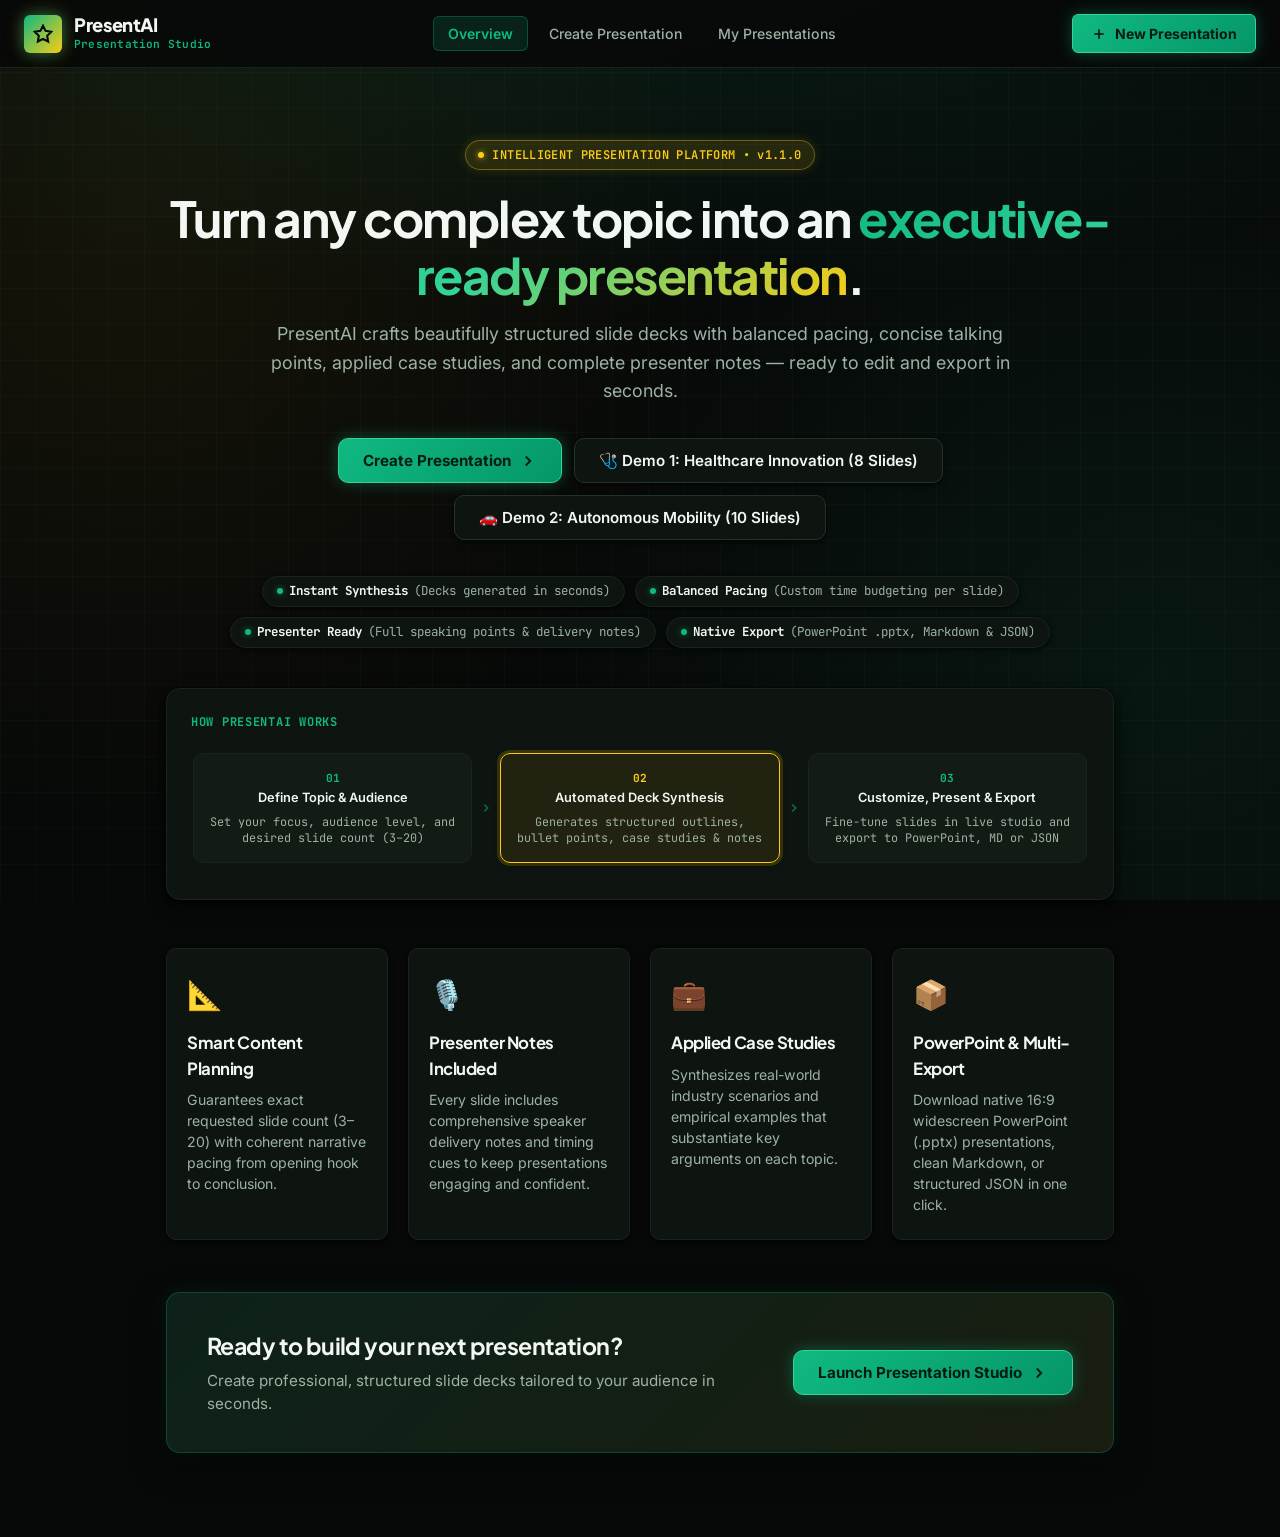
==== commit 803e77be: "feat(export): upgrade PPTX export to executive 16:9 widescreen layout and bump version to v1.1.0" ====
--- a/index.html
+++ b/index.html
@@ -48,7 +48,7 @@
       <div class="hero-section">
         <div class="badge-pill">
           <span class="badge-dot"></span>
-          INTELLIGENT PRESENTATION PLATFORM
+          INTELLIGENT PRESENTATION PLATFORM • v1.1.0
         </div>
         <h1 class="hero-headline">
           Turn any complex topic into an <span class="gradient-text">executive-ready presentation</span>.
